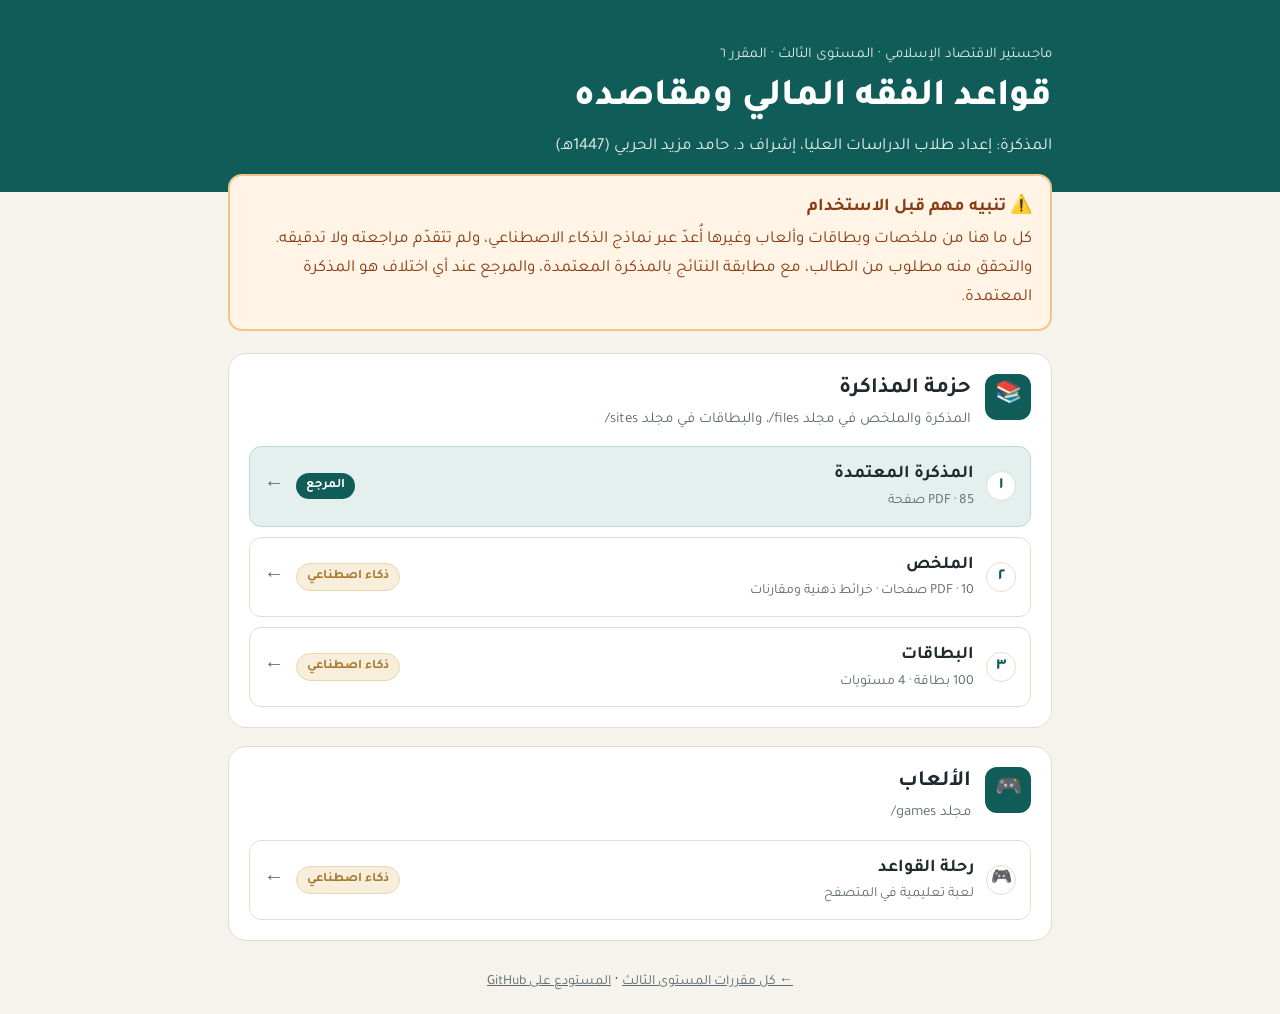
==== index.html @ f66688b3 "إعادة هيكلة المستودع: files للمذكرة والملخص، وsites للبطاقات والصفحات، وgames للألعاب، مع بوابة للمق" ====
<!DOCTYPE html>
<html lang="ar" dir="rtl">
<head>
<meta charset="utf-8">
<meta name="viewport" content="width=device-width, initial-scale=1">
<title>قواعد الفقه المالي ومقاصده — حزمة المذاكرة</title>
<link href="https://fonts.googleapis.com/css2?family=Tajawal:wght@400;500;700;800&display=swap" rel="stylesheet">
<style>
:root{--bg:#f6f3ec;--card:#fff;--ink:#1f2a2e;--mute:#5d6b70;--line:#e4ddcf;--teal:#0f5c58;--teal2:#e3f0ee;--gold:#a8782a;--gold2:#f7eedb;--warn:#8a3b12;--warn2:#fff4e5}
*{box-sizing:border-box}
html{scroll-behavior:smooth}
body{margin:0;font-family:"Tajawal",sans-serif;background:var(--bg);color:var(--ink);line-height:1.7;font-size:17px}
a{color:inherit}
.wrap{max-width:860px;margin:0 auto;padding:0 18px}
.hero{background:var(--teal);color:#fff;padding:42px 0 30px}
.hero .kicker{font-size:15px;opacity:.85;margin:0}
.hero h1{font-size:clamp(26px,5vw,38px);font-weight:800;margin:6px 0 8px;line-height:1.35}
.hero p{margin:0;opacity:.9}
.notice{background:var(--warn2);border:2px solid #f0c48a;border-radius:14px;padding:16px 18px;margin:-18px 0 22px;position:relative;color:var(--warn)}
.notice strong{display:block;font-size:18px;margin-bottom:4px}
.notice p{margin:0}
nav.toc .wrap{display:grid;grid-template-columns:repeat(3,1fr);gap:8px}
nav.toc a{text-decoration:none;background:var(--card);border:1px solid var(--line);border-radius:12px;padding:10px 12px;font-size:15px;font-weight:500;line-height:1.45}
.top{position:fixed;bottom:16px;left:16px;background:var(--teal);color:#fff;text-decoration:none;border-radius:999px;padding:8px 14px;font-size:14px;box-shadow:0 4px 14px rgba(0,0,0,.18)}
nav.toc a b{color:var(--teal);margin-left:6px}
nav.toc a:hover{border-color:var(--teal)}
.legend{display:flex;flex-wrap:wrap;gap:14px;color:var(--mute);font-size:15px;margin:14px 0 4px}
.course{background:var(--card);border:1px solid var(--line);border-radius:18px;padding:20px;margin:18px 0;scroll-margin-top:12px}
.course header{display:flex;gap:14px;align-items:flex-start;margin-bottom:14px}
.num{flex:0 0 46px;height:46px;border-radius:12px;background:var(--teal);color:#fff;display:grid;place-items:center;font-weight:800;font-size:22px}
.course h2{margin:0;font-size:22px;line-height:1.4}
.course header p{margin:2px 0 0;color:var(--mute);font-size:15px}
.links{display:grid;gap:10px}
.lnk{display:flex;align-items:center;gap:12px;text-decoration:none;border:1px solid var(--line);border-radius:12px;padding:12px 14px;transition:.15s}
.lnk:hover{transform:translateX(-3px);border-color:var(--teal)}
.lnk.memo{background:var(--teal2);border-color:#bcd9d5}
.lnk .n{flex:0 0 30px;height:30px;border-radius:50%;background:#fff;border:1px solid var(--line);display:grid;place-items:center;font-weight:700;color:var(--teal)}
.lnk .tx{flex:1;display:flex;flex-direction:column;min-width:0}
.lnk strong{font-size:18px}
.lnk small{color:var(--mute);font-size:14px}
.tag{flex:0 0 auto;font-size:13px;font-weight:700;border-radius:999px;padding:2px 10px}
.tag.memo{background:var(--teal);color:#fff}
.tag.ai{background:var(--gold2);color:var(--gold);border:1px solid #ead7ae}
.ar{color:var(--mute);font-size:20px}
.repo{display:inline-block;margin-top:12px;font-size:14px;color:var(--mute)}
footer{text-align:center;color:var(--mute);font-size:14px;padding:26px 0 40px}
@media(max-width:620px){nav.toc .wrap{grid-template-columns:1fr 1fr}}
@media(max-width:520px){.course{padding:16px}.lnk{padding:10px 12px;gap:10px}.lnk .tag{display:none}.lnk.ai small::before{content:"ذكاء اصطناعي · ";color:var(--gold);font-weight:700}}
</style>
</head>
<body>
<div class="hero"><div class="wrap">
<p class="kicker">ماجستير الاقتصاد الإسلامي · المستوى الثالث · المقرر ٦</p>
<h1>قواعد الفقه المالي ومقاصده</h1>
<p>المذكرة: إعداد طلاب الدراسات العليا، إشراف د. حامد مزيد الحربي (1447هـ)</p>
</div></div>
<div class="wrap">
<div class="notice" role="note"><strong>⚠️ تنبيه مهم قبل الاستخدام</strong>
<p>كل ما هنا من ملخصات وبطاقات وألعاب وغيرها أُعدّ عبر نماذج الذكاء الاصطناعي، ولم تتقدّم مراجعته ولا تدقيقه. والتحقق منه مطلوب من الطالب، مع مطابقة النتائج بالمذكرة المعتمدة، والمرجع عند أي اختلاف هو المذكرة المعتمدة.</p></div>
</div>
<main class="wrap">
<section class="course"><header><span class="num">📚</span><div><h2>حزمة المذاكرة</h2><p>المذكرة والملخص في مجلد files/، والبطاقات في مجلد sites/</p></div></header>
<div class="links">
<a class="lnk memo" href="files/%D9%85%D8%B0%D9%83%D8%B1%D8%A9-%D9%82%D9%88%D8%A7%D8%B9%D8%AF-%D8%A7%D9%84%D9%81%D9%82%D9%87-%D8%A7%D9%84%D9%85%D8%A7%D9%84%D9%8A-%D9%88%D9%85%D9%82%D8%A7%D8%B5%D8%AF%D9%87.pdf"><span class="n">١</span><span class="tx"><strong>المذكرة المعتمدة</strong><small>PDF · 85 صفحة</small></span><span class="tag memo">المرجع</span><span class="ar">←</span></a>
<a class="lnk ai" href="files/%D9%85%D9%84%D8%AE%D8%B5-%D9%82%D9%88%D8%A7%D8%B9%D8%AF-%D8%A7%D9%84%D9%81%D9%82%D9%87-%D8%A7%D9%84%D9%85%D8%A7%D9%84%D9%8A-%D9%88%D9%85%D9%82%D8%A7%D8%B5%D8%AF%D9%87.pdf"><span class="n">٢</span><span class="tx"><strong>الملخص</strong><small>PDF · 10 صفحات · خرائط ذهنية ومقارنات</small></span><span class="tag ai">ذكاء اصطناعي</span><span class="ar">←</span></a>
<a class="lnk ai" href="sites/cards/"><span class="n">٣</span><span class="tx"><strong>البطاقات</strong><small>100 بطاقة · 4 مستويات</small></span><span class="tag ai">ذكاء اصطناعي</span><span class="ar">←</span></a>
</div></section>
<section class="course"><header><span class="num">🎮</span><div><h2>الألعاب</h2><p>مجلد games/</p></div></header><div class="links"><a class="lnk ai" href="games/rihlat-alqawaid/"><span class="n">🎮</span><span class="tx"><strong>رحلة القواعد</strong><small>لعبة تعليمية في المتصفح</small></span><span class="tag ai">ذكاء اصطناعي</span><span class="ar">←</span></a>
</div></section>
<p style="text-align:center"><a class="repo" href="https://stoooof1.github.io/MNAHJ-BAHTH/sites/level3/">← كل مقررات المستوى الثالث</a> · <a class="repo" href="https://github.com/STOOOOF1/QWA3DALFEQHALMALY">المستودع على GitHub</a></p>
</main>
</body>
</html>
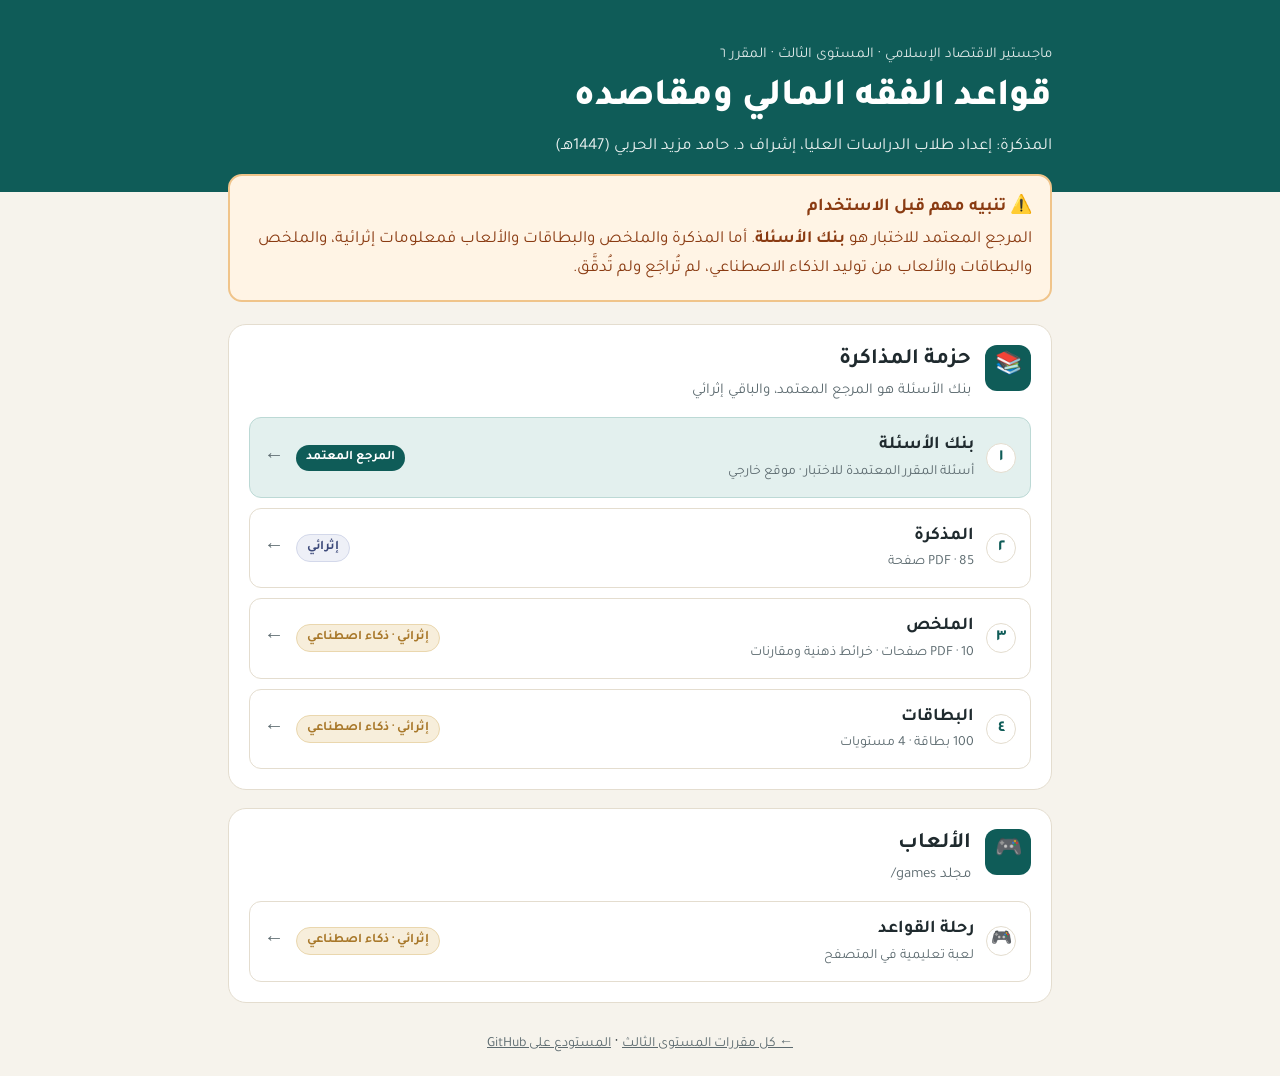
==== commit 4931ae8e: "بنك الأسئلة مرجعًا معتمدًا للاختبار، وتنبيه بأن المذكرة والملخص والبطاقات والألعاب إثرائية Co-Author" ====
--- a/index.html
+++ b/index.html
@@ -40,12 +40,13 @@
 .lnk small{color:var(--mute);font-size:14px}
 .tag{flex:0 0 auto;font-size:13px;font-weight:700;border-radius:999px;padding:2px 10px}
 .tag.memo{background:var(--teal);color:#fff}
+.tag.enr{background:#eef0f7;color:#3d4a7a;border:1px solid #d3d8ea}
 .tag.ai{background:var(--gold2);color:var(--gold);border:1px solid #ead7ae}
 .ar{color:var(--mute);font-size:20px}
 .repo{display:inline-block;margin-top:12px;font-size:14px;color:var(--mute)}
 footer{text-align:center;color:var(--mute);font-size:14px;padding:26px 0 40px}
 @media(max-width:620px){nav.toc .wrap{grid-template-columns:1fr 1fr}}
-@media(max-width:520px){.course{padding:16px}.lnk{padding:10px 12px;gap:10px}.lnk .tag{display:none}.lnk.ai small::before{content:"ذكاء اصطناعي · ";color:var(--gold);font-weight:700}}
+@media(max-width:520px){.course{padding:16px}.lnk{padding:10px 12px;gap:10px}.lnk .tag{display:none}.lnk.ai small::before{content:"إثرائي · ذكاء اصطناعي · ";color:var(--gold);font-weight:700}.lnk:not(.ai):not(.memo) small::before{content:"إثرائي · ";color:#3d4a7a;font-weight:700}}
 </style>
 </head>
 <body>
@@ -56,16 +57,17 @@
 </div></div>
 <div class="wrap">
 <div class="notice" role="note"><strong>⚠️ تنبيه مهم قبل الاستخدام</strong>
-<p>كل ما هنا من ملخصات وبطاقات وألعاب وغيرها أُعدّ عبر نماذج الذكاء الاصطناعي، ولم تتقدّم مراجعته ولا تدقيقه. والتحقق منه مطلوب من الطالب، مع مطابقة النتائج بالمذكرة المعتمدة، والمرجع عند أي اختلاف هو المذكرة المعتمدة.</p></div>
+<p>المرجع المعتمد للاختبار هو <b>بنك الأسئلة</b>. أما المذكرة والملخص والبطاقات والألعاب فمعلومات إثرائية، والملخص والبطاقات والألعاب من توليد الذكاء الاصطناعي، لم تُراجَع ولم تُدقَّق.</p></div>
 </div>
 <main class="wrap">
-<section class="course"><header><span class="num">📚</span><div><h2>حزمة المذاكرة</h2><p>المذكرة والملخص في مجلد files/، والبطاقات في مجلد sites/</p></div></header>
+<section class="course"><header><span class="num">📚</span><div><h2>حزمة المذاكرة</h2><p>بنك الأسئلة هو المرجع المعتمد، والباقي إثرائي</p></div></header>
 <div class="links">
-<a class="lnk memo" href="files/%D9%85%D8%B0%D9%83%D8%B1%D8%A9-%D9%82%D9%88%D8%A7%D8%B9%D8%AF-%D8%A7%D9%84%D9%81%D9%82%D9%87-%D8%A7%D9%84%D9%85%D8%A7%D9%84%D9%8A-%D9%88%D9%85%D9%82%D8%A7%D8%B5%D8%AF%D9%87.pdf"><span class="n">١</span><span class="tx"><strong>المذكرة المعتمدة</strong><small>PDF · 85 صفحة</small></span><span class="tag memo">المرجع</span><span class="ar">←</span></a>
-<a class="lnk ai" href="files/%D9%85%D9%84%D8%AE%D8%B5-%D9%82%D9%88%D8%A7%D8%B9%D8%AF-%D8%A7%D9%84%D9%81%D9%82%D9%87-%D8%A7%D9%84%D9%85%D8%A7%D9%84%D9%8A-%D9%88%D9%85%D9%82%D8%A7%D8%B5%D8%AF%D9%87.pdf"><span class="n">٢</span><span class="tx"><strong>الملخص</strong><small>PDF · 10 صفحات · خرائط ذهنية ومقارنات</small></span><span class="tag ai">ذكاء اصطناعي</span><span class="ar">←</span></a>
-<a class="lnk ai" href="sites/cards/"><span class="n">٣</span><span class="tx"><strong>البطاقات</strong><small>100 بطاقة · 4 مستويات</small></span><span class="tag ai">ذكاء اصطناعي</span><span class="ar">←</span></a>
+<a class="lnk memo" href="https://app-exams.com/bank-view.html#dEH1PwmddGnDlEsJHhyUSQ" target="_blank" rel="noopener"><span class="n">١</span><span class="tx"><strong>بنك الأسئلة</strong><small>أسئلة المقرر المعتمدة للاختبار · موقع خارجي</small></span><span class="tag memo">المرجع المعتمد</span><span class="ar">←</span></a>
+<a class="lnk" href="files/%D9%85%D8%B0%D9%83%D8%B1%D8%A9-%D9%82%D9%88%D8%A7%D8%B9%D8%AF-%D8%A7%D9%84%D9%81%D9%82%D9%87-%D8%A7%D9%84%D9%85%D8%A7%D9%84%D9%8A-%D9%88%D9%85%D9%82%D8%A7%D8%B5%D8%AF%D9%87.pdf"><span class="n">٢</span><span class="tx"><strong>المذكرة</strong><small>PDF · 85 صفحة</small></span><span class="tag enr">إثرائي</span><span class="ar">←</span></a>
+<a class="lnk ai" href="files/%D9%85%D9%84%D8%AE%D8%B5-%D9%82%D9%88%D8%A7%D8%B9%D8%AF-%D8%A7%D9%84%D9%81%D9%82%D9%87-%D8%A7%D9%84%D9%85%D8%A7%D9%84%D9%8A-%D9%88%D9%85%D9%82%D8%A7%D8%B5%D8%AF%D9%87.pdf"><span class="n">٣</span><span class="tx"><strong>الملخص</strong><small>PDF · 10 صفحات · خرائط ذهنية ومقارنات</small></span><span class="tag ai">إثرائي · ذكاء اصطناعي</span><span class="ar">←</span></a>
+<a class="lnk ai" href="sites/cards/"><span class="n">٤</span><span class="tx"><strong>البطاقات</strong><small>100 بطاقة · 4 مستويات</small></span><span class="tag ai">إثرائي · ذكاء اصطناعي</span><span class="ar">←</span></a>
 </div></section>
-<section class="course"><header><span class="num">🎮</span><div><h2>الألعاب</h2><p>مجلد games/</p></div></header><div class="links"><a class="lnk ai" href="games/rihlat-alqawaid/"><span class="n">🎮</span><span class="tx"><strong>رحلة القواعد</strong><small>لعبة تعليمية في المتصفح</small></span><span class="tag ai">ذكاء اصطناعي</span><span class="ar">←</span></a>
+<section class="course"><header><span class="num">🎮</span><div><h2>الألعاب</h2><p>مجلد games/</p></div></header><div class="links"><a class="lnk ai" href="games/rihlat-alqawaid/"><span class="n">🎮</span><span class="tx"><strong>رحلة القواعد</strong><small>لعبة تعليمية في المتصفح</small></span><span class="tag ai">إثرائي · ذكاء اصطناعي</span><span class="ar">←</span></a>
 </div></section>
 <p style="text-align:center"><a class="repo" href="https://stoooof1.github.io/MNAHJ-BAHTH/sites/level3/">← كل مقررات المستوى الثالث</a> · <a class="repo" href="https://github.com/STOOOOF1/QWA3DALFEQHALMALY">المستودع على GitHub</a></p>
 </main>
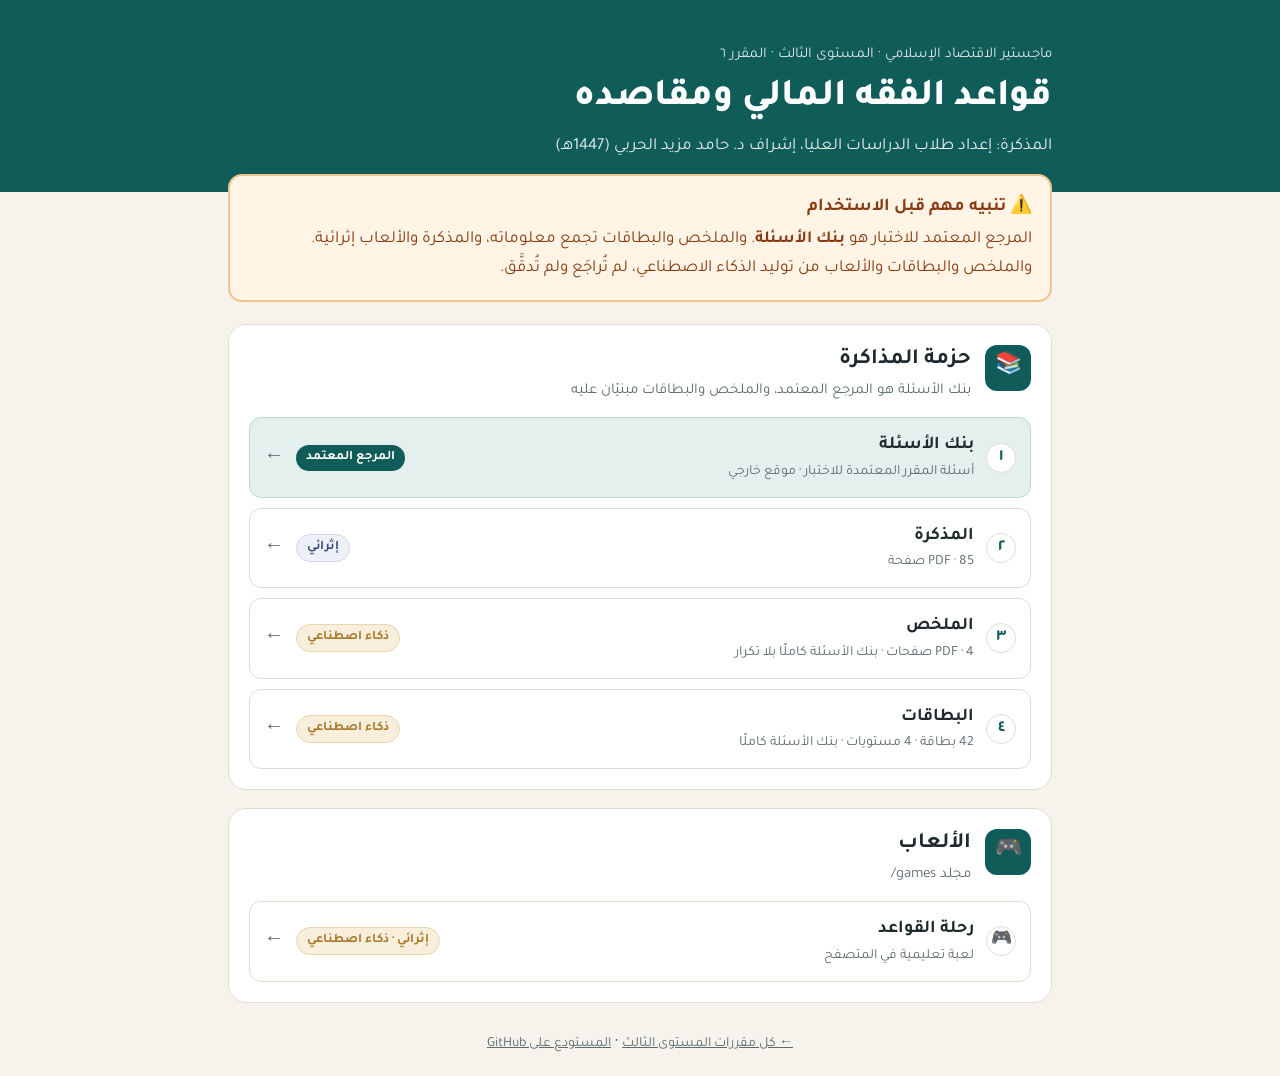
==== commit 10be4046: "الملخص والبطاقات مبنيّان على بنك الأسئلة كاملًا بلا تكرار: ملخص في 4 صفحات و42 بطاقة Co-Authored-By:" ====
--- a/index.html
+++ b/index.html
@@ -46,7 +46,7 @@
 .repo{display:inline-block;margin-top:12px;font-size:14px;color:var(--mute)}
 footer{text-align:center;color:var(--mute);font-size:14px;padding:26px 0 40px}
 @media(max-width:620px){nav.toc .wrap{grid-template-columns:1fr 1fr}}
-@media(max-width:520px){.course{padding:16px}.lnk{padding:10px 12px;gap:10px}.lnk .tag{display:none}.lnk.ai small::before{content:"إثرائي · ذكاء اصطناعي · ";color:var(--gold);font-weight:700}.lnk:not(.ai):not(.memo) small::before{content:"إثرائي · ";color:#3d4a7a;font-weight:700}}
+@media(max-width:520px){.course{padding:16px}.lnk{padding:10px 12px;gap:10px}.lnk .tag{display:none}.lnk.ai small::before{content:"ذكاء اصطناعي · ";color:var(--gold);font-weight:700}.lnk:not(.ai):not(.memo) small::before{content:"إثرائي · ";color:#3d4a7a;font-weight:700}}
 </style>
 </head>
 <body>
@@ -57,15 +57,15 @@
 </div></div>
 <div class="wrap">
 <div class="notice" role="note"><strong>⚠️ تنبيه مهم قبل الاستخدام</strong>
-<p>المرجع المعتمد للاختبار هو <b>بنك الأسئلة</b>. أما المذكرة والملخص والبطاقات والألعاب فمعلومات إثرائية، والملخص والبطاقات والألعاب من توليد الذكاء الاصطناعي، لم تُراجَع ولم تُدقَّق.</p></div>
+<p>المرجع المعتمد للاختبار هو <b>بنك الأسئلة</b>. والملخص والبطاقات تجمع معلوماته، والمذكرة والألعاب إثرائية. والملخص والبطاقات والألعاب من توليد الذكاء الاصطناعي، لم تُراجَع ولم تُدقَّق.</p></div>
 </div>
 <main class="wrap">
-<section class="course"><header><span class="num">📚</span><div><h2>حزمة المذاكرة</h2><p>بنك الأسئلة هو المرجع المعتمد، والباقي إثرائي</p></div></header>
+<section class="course"><header><span class="num">📚</span><div><h2>حزمة المذاكرة</h2><p>بنك الأسئلة هو المرجع المعتمد، والملخص والبطاقات مبنيّان عليه</p></div></header>
 <div class="links">
 <a class="lnk memo" href="https://app-exams.com/bank-view.html#dEH1PwmddGnDlEsJHhyUSQ" target="_blank" rel="noopener"><span class="n">١</span><span class="tx"><strong>بنك الأسئلة</strong><small>أسئلة المقرر المعتمدة للاختبار · موقع خارجي</small></span><span class="tag memo">المرجع المعتمد</span><span class="ar">←</span></a>
 <a class="lnk" href="files/%D9%85%D8%B0%D9%83%D8%B1%D8%A9-%D9%82%D9%88%D8%A7%D8%B9%D8%AF-%D8%A7%D9%84%D9%81%D9%82%D9%87-%D8%A7%D9%84%D9%85%D8%A7%D9%84%D9%8A-%D9%88%D9%85%D9%82%D8%A7%D8%B5%D8%AF%D9%87.pdf"><span class="n">٢</span><span class="tx"><strong>المذكرة</strong><small>PDF · 85 صفحة</small></span><span class="tag enr">إثرائي</span><span class="ar">←</span></a>
-<a class="lnk ai" href="files/%D9%85%D9%84%D8%AE%D8%B5-%D9%82%D9%88%D8%A7%D8%B9%D8%AF-%D8%A7%D9%84%D9%81%D9%82%D9%87-%D8%A7%D9%84%D9%85%D8%A7%D9%84%D9%8A-%D9%88%D9%85%D9%82%D8%A7%D8%B5%D8%AF%D9%87.pdf"><span class="n">٣</span><span class="tx"><strong>الملخص</strong><small>PDF · 10 صفحات · خرائط ذهنية ومقارنات</small></span><span class="tag ai">إثرائي · ذكاء اصطناعي</span><span class="ar">←</span></a>
-<a class="lnk ai" href="sites/cards/"><span class="n">٤</span><span class="tx"><strong>البطاقات</strong><small>100 بطاقة · 4 مستويات</small></span><span class="tag ai">إثرائي · ذكاء اصطناعي</span><span class="ar">←</span></a>
+<a class="lnk ai" href="files/%D9%85%D9%84%D8%AE%D8%B5-%D9%82%D9%88%D8%A7%D8%B9%D8%AF-%D8%A7%D9%84%D9%81%D9%82%D9%87-%D8%A7%D9%84%D9%85%D8%A7%D9%84%D9%8A-%D9%88%D9%85%D9%82%D8%A7%D8%B5%D8%AF%D9%87.pdf"><span class="n">٣</span><span class="tx"><strong>الملخص</strong><small>PDF · 4 صفحات · بنك الأسئلة كاملًا بلا تكرار</small></span><span class="tag ai">ذكاء اصطناعي</span><span class="ar">←</span></a>
+<a class="lnk ai" href="sites/cards/"><span class="n">٤</span><span class="tx"><strong>البطاقات</strong><small>42 بطاقة · 4 مستويات · بنك الأسئلة كاملًا</small></span><span class="tag ai">ذكاء اصطناعي</span><span class="ar">←</span></a>
 </div></section>
 <section class="course"><header><span class="num">🎮</span><div><h2>الألعاب</h2><p>مجلد games/</p></div></header><div class="links"><a class="lnk ai" href="games/rihlat-alqawaid/"><span class="n">🎮</span><span class="tx"><strong>رحلة القواعد</strong><small>لعبة تعليمية في المتصفح</small></span><span class="tag ai">إثرائي · ذكاء اصطناعي</span><span class="ar">←</span></a>
 </div></section>
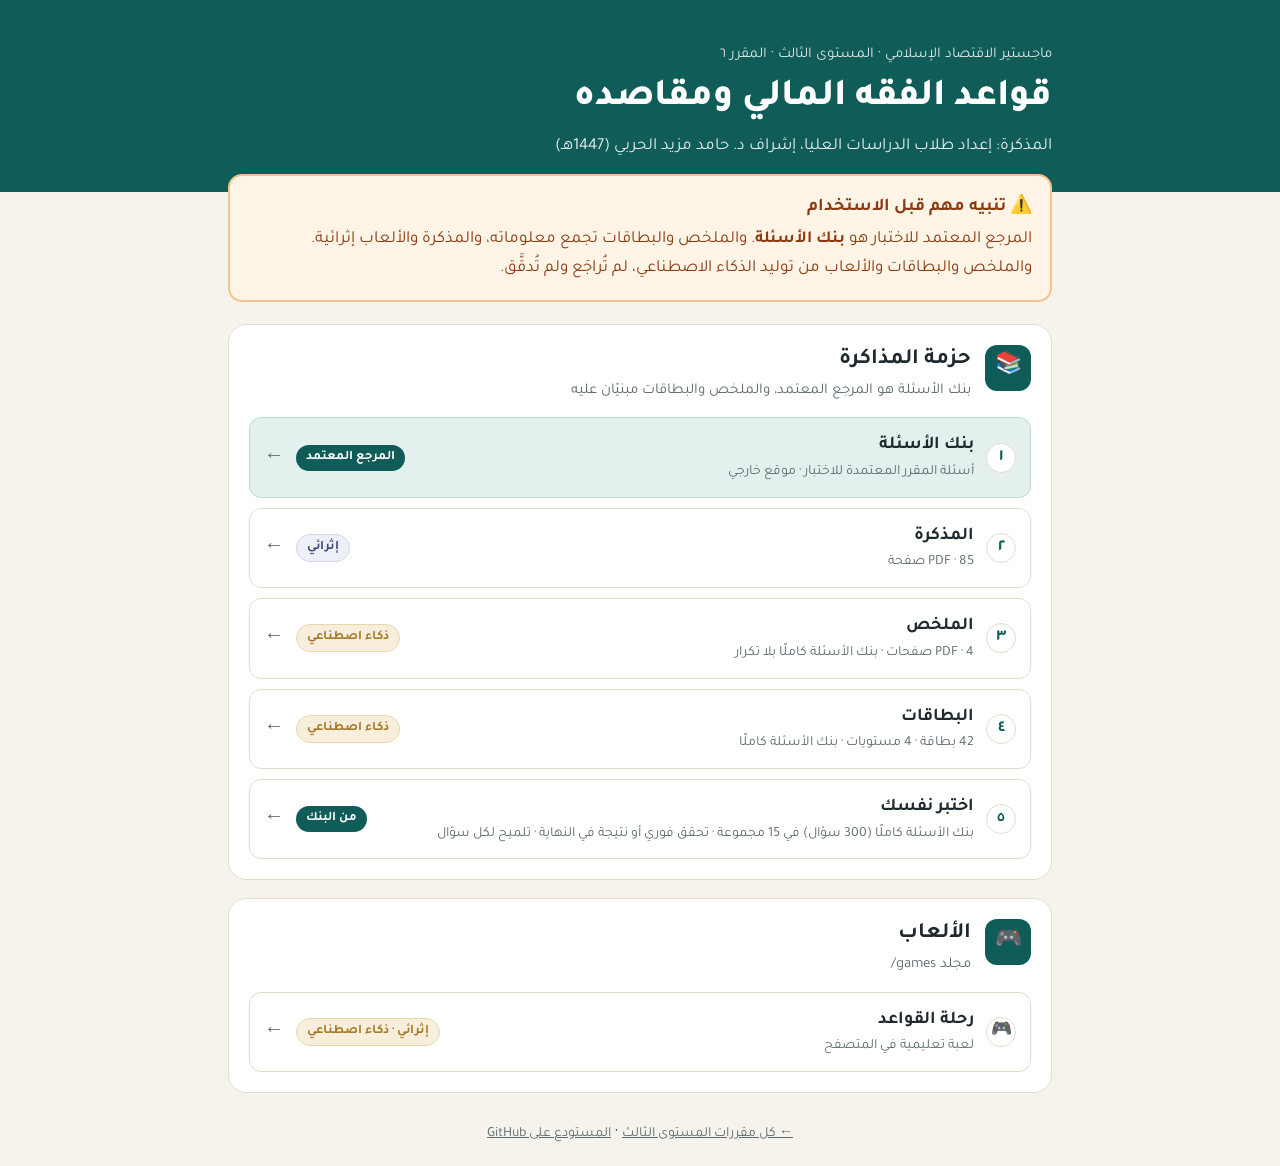
==== commit 7953f799: "إضافة صفحة «اختبر نفسك»: بنك الأسئلة كاملًا (300 سؤال) في 15 مجموعة مع التحقق والنتيجة والتلميحات Co" ====
--- a/index.html
+++ b/index.html
@@ -66,6 +66,7 @@
 <a class="lnk" href="files/%D9%85%D8%B0%D9%83%D8%B1%D8%A9-%D9%82%D9%88%D8%A7%D8%B9%D8%AF-%D8%A7%D9%84%D9%81%D9%82%D9%87-%D8%A7%D9%84%D9%85%D8%A7%D9%84%D9%8A-%D9%88%D9%85%D9%82%D8%A7%D8%B5%D8%AF%D9%87.pdf"><span class="n">٢</span><span class="tx"><strong>المذكرة</strong><small>PDF · 85 صفحة</small></span><span class="tag enr">إثرائي</span><span class="ar">←</span></a>
 <a class="lnk ai" href="files/%D9%85%D9%84%D8%AE%D8%B5-%D9%82%D9%88%D8%A7%D8%B9%D8%AF-%D8%A7%D9%84%D9%81%D9%82%D9%87-%D8%A7%D9%84%D9%85%D8%A7%D9%84%D9%8A-%D9%88%D9%85%D9%82%D8%A7%D8%B5%D8%AF%D9%87.pdf"><span class="n">٣</span><span class="tx"><strong>الملخص</strong><small>PDF · 4 صفحات · بنك الأسئلة كاملًا بلا تكرار</small></span><span class="tag ai">ذكاء اصطناعي</span><span class="ar">←</span></a>
 <a class="lnk ai" href="sites/cards/"><span class="n">٤</span><span class="tx"><strong>البطاقات</strong><small>42 بطاقة · 4 مستويات · بنك الأسئلة كاملًا</small></span><span class="tag ai">ذكاء اصطناعي</span><span class="ar">←</span></a>
+<a class="lnk" href="sites/quiz/"><span class="n">٥</span><span class="tx"><strong>اختبر نفسك</strong><small>بنك الأسئلة كاملًا (300 سؤال) في 15 مجموعة · تحقق فوري أو نتيجة في النهاية · تلميح لكل سؤال</small></span><span class="tag memo">من البنك</span><span class="ar">←</span></a>
 </div></section>
 <section class="course"><header><span class="num">🎮</span><div><h2>الألعاب</h2><p>مجلد games/</p></div></header><div class="links"><a class="lnk ai" href="games/rihlat-alqawaid/"><span class="n">🎮</span><span class="tx"><strong>رحلة القواعد</strong><small>لعبة تعليمية في المتصفح</small></span><span class="tag ai">إثرائي · ذكاء اصطناعي</span><span class="ar">←</span></a>
 </div></section>
